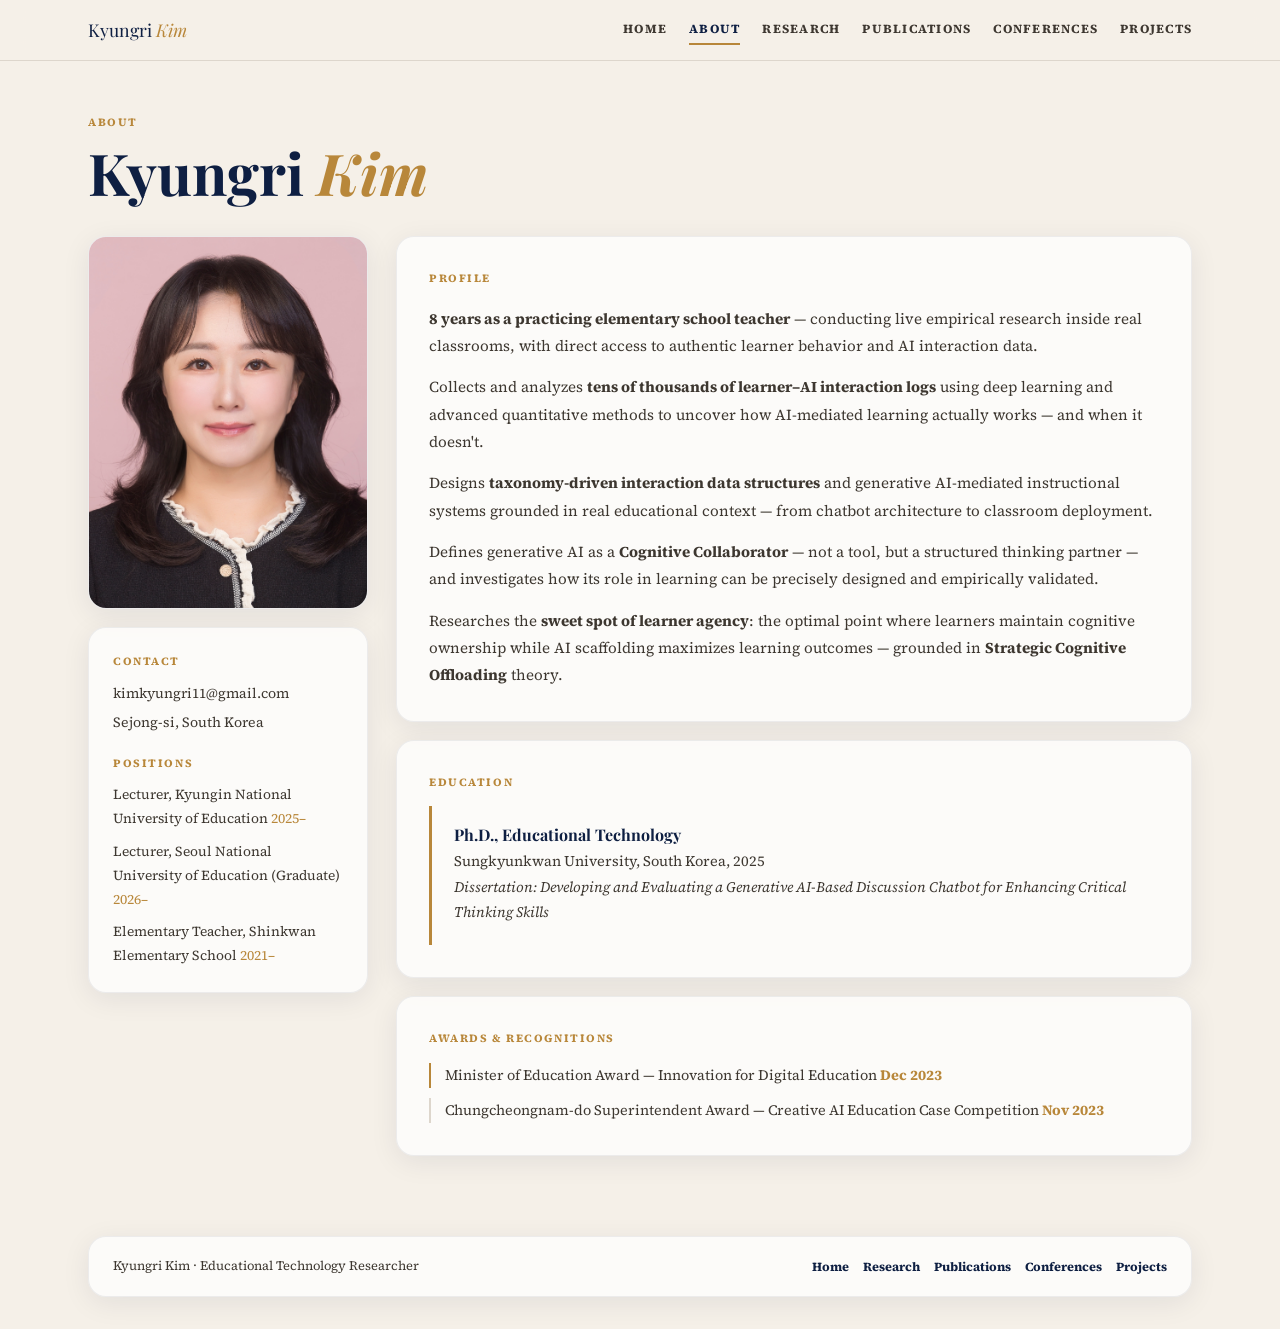
==== about.html @ 64a72a54 "Add files via upload" ====
<!DOCTYPE html>
<html lang="en">
<head>
<meta charset="UTF-8">
<meta name="viewport" content="width=device-width,initial-scale=1">
<title>About | Kyungri Kim</title>
<link rel="stylesheet" href="style.css">
</head>
<body>
<nav class="nav"><div class="nav-i">
  <div class="brand">Kyungri <em>Kim</em></div>
  <div class="lks">
    <a href="index.html">Home</a>
    <a href="about.html" class="on">About</a>
    <a href="research.html">Research</a>
    <a href="publications.html">Publications</a>
    <a href="conferences.html">Conferences</a>
    <a href="projects.html">Projects</a>
  </div>
</div></nav>

<main class="w">
  <div class="ph0"><div class="kk">About</div><h1>Kyungri <em>Kim</em></h1></div>

  <div style="display:grid;grid-template-columns:280px 1fr;gap:28px;align-items:start">

    <!-- LEFT: photo + contact -->
    <div style="display:grid;gap:18px">
      <div class="c" style="overflow:hidden;border-radius:var(--r)">
        <img src="assets/profile.jpg" alt="Kyungri Kim" style="width:100%;display:block">
      </div>
      <div class="c" style="padding:24px">
        <div class="kk">Contact</div>
        <p class="mu" style="margin-top:10px;font-size:.88rem">kimkyungri11@gmail.com</p>
        <p class="mu" style="font-size:.88rem;margin-top:4px">Sejong-si, South Korea</p>
        <div class="kk" style="margin-top:18px">Positions</div>
        <ul style="list-style:none;margin-top:10px;display:grid;gap:8px">
          <li style="font-size:.86rem;color:var(--mu)">Lecturer, Kyungin National University of Education <span style="color:var(--gd)">2025–</span></li>
          <li style="font-size:.86rem;color:var(--mu)">Lecturer, Seoul National University of Education (Graduate) <span style="color:var(--gd)">2026–</span></li>
          <li style="font-size:.86rem;color:var(--mu)">Elementary Teacher, Shinkwan Elementary School <span style="color:var(--gd)">2021–</span></li>
        </ul>
      </div>
    </div>

    <!-- RIGHT: bio + education + awards -->
    <div style="display:grid;gap:18px">
      <div class="c" style="padding:32px">
        <div class="kk">Profile</div>
        <div style="display:grid;gap:14px;margin-top:16px">
          <p class="mu"><strong>8 years as a practicing elementary school teacher</strong> — conducting live empirical research inside real classrooms, with direct access to authentic learner behavior and AI interaction data.</p>
          <p class="mu">Collects and analyzes <strong>tens of thousands of learner–AI interaction logs</strong> using deep learning and advanced quantitative methods to uncover how AI-mediated learning actually works — and when it doesn't.</p>
          <p class="mu">Designs <strong>taxonomy-driven interaction data structures</strong> and generative AI-mediated instructional systems grounded in real educational context — from chatbot architecture to classroom deployment.</p>
          <p class="mu">Defines generative AI as a <strong>Cognitive Collaborator</strong> — not a tool, but a structured thinking partner — and investigates how its role in learning can be precisely designed and empirically validated.</p>
          <p class="mu">Researches the <strong>sweet spot of learner agency</strong>: the optimal point where learners maintain cognitive ownership while AI scaffolding maximizes learning outcomes — grounded in <strong>Strategic Cognitive Offloading</strong> theory.</p>
        </div>
      </div>

      <div class="c" style="padding:32px">
        <div class="kk">Education</div>
        <div style="display:grid;gap:14px;margin-top:14px">
          <div class="layer">
            <h4>Ph.D., Educational Technology</h4>
            <p>Sungkyunkwan University, South Korea, 2025<br>
            <em>Dissertation: Developing and Evaluating a Generative AI-Based Discussion Chatbot for Enhancing Critical Thinking Skills</em></p>
          </div>
        </div>
      </div>

      <div class="c" style="padding:32px">
        <div class="kk">Awards & Recognitions</div>
        <ul style="list-style:none;display:grid;gap:10px;margin-top:14px">
          <li style="font-size:.9rem;color:var(--mu);padding-left:14px;border-left:2px solid var(--gd)">Minister of Education Award — Innovation for Digital Education <span style="color:var(--gd);font-weight:700">Dec 2023</span></li>
          <li style="font-size:.9rem;color:var(--mu);padding-left:14px;border-left:2px solid var(--ln)">Chungcheongnam-do Superintendent Award — Creative AI Education Case Competition <span style="color:var(--gd);font-weight:700">Nov 2023</span></li>
        </ul>
      </div>
    </div>
  </div>
</main>

<footer>
  <div class="c ft">
    <p>Kyungri Kim · Educational Technology Researcher</p>
    <div class="ftl">
      <a href="index.html">Home</a>
      <a href="research.html">Research</a>
      <a href="publications.html">Publications</a>
      <a href="conferences.html">Conferences</a>
      <a href="projects.html">Projects</a>
    </div>
  </div>
</footer>
</body>
</html>
---- style.css ----
@import url('https://fonts.googleapis.com/css2?family=Playfair+Display:ital,wght@0,700;1,400&family=Source+Serif+4:ital,opsz,wght@0,8..60,300;0,8..60,600;1,8..60,300&display=swap');
:root{--bg:#f5f0e8;--ink:#1a1814;--mu:#3d3730;--ln:#ddd6cc;--nv:#0e1f42;--nv2:#1a3060;--gd:#b8873a;--gd2:#d4a55a;--ca:rgba(255,255,255,.72);--r:18px;--mx:1160px;--sh:0 6px 28px rgba(14,31,66,.08)}
*{box-sizing:border-box;margin:0;padding:0}
body{font-family:'Source Serif 4',Georgia,serif;background:var(--bg);color:var(--ink);line-height:1.75}
img{max-width:100%;display:block}a{color:inherit;text-decoration:none}.nav{position:sticky;top:0;z-index:99;background:rgba(245,240,232,.9);backdrop-filter:blur(12px);border-bottom:1px solid var(--ln)}
.nav-i{max-width:var(--mx);margin:0 auto;padding:0 28px;height:60px;display:flex;align-items:center;justify-content:space-between}
.brand{font-family:'Playfair Display',serif;font-size:1.1rem;color:var(--nv)}
.brand em{color:var(--gd);font-style:italic}
.lks{display:flex;gap:22px}
.lks a{font-size:.78rem;font-weight:700;letter-spacing:.1em;text-transform:uppercase;color:var(--mu);padding:3px 0;border-bottom:2px solid transparent}
.lks a:hover,.lks a.on{color:var(--nv);border-color:var(--gd)}
.w{max-width:var(--mx);margin:0 auto;padding:52px 28px 80px}
.c{background:var(--ca);border:1px solid rgba(14,31,66,.07);border-radius:var(--r);box-shadow:var(--sh)}
.kk{font-size:.7rem;font-weight:700;letter-spacing:.14em;text-transform:uppercase;color:var(--gd);margin-bottom:8px}
h1,h2,h3,h4{font-family:'Playfair Display',serif;color:var(--nv);line-height:1.1}
h1{font-size:clamp(2.2rem,4.5vw,3.8rem)}h2{font-size:clamp(1.5rem,2.8vw,2.4rem)}h3{font-size:1.2rem}
h1 em,h2 em{color:var(--gd);font-style:italic}
.mu{color:var(--mu);font-size:.95rem;line-height:1.8}
.tg{display:inline-block;padding:4px 11px;border-radius:999px;background:rgba(14,31,66,.07);color:var(--nv);font-size:.73rem;font-weight:700;white-space:nowrap}
.tg.g{background:rgba(184,135,58,.12);color:var(--gd)}
.btn{display:inline-flex;align-items:center;height:42px;padding:0 20px;border-radius:999px;font-size:.86rem;font-weight:700}
.bd{background:var(--nv);color:#fff}.bd:hover{background:var(--nv2)}
.bo{border:1.5px solid rgba(14,31,66,.18);color:var(--nv)}.bo:hover{border-color:var(--nv)}
/* INDEX */
.hero{display:grid;grid-template-columns:1fr 400px;gap:24px;align-items:start}
.hc{padding:44px 40px}
.hn{font-size:.75rem;font-weight:700;letter-spacing:.13em;text-transform:uppercase;color:var(--gd);margin-bottom:16px;display:flex;align-items:center;gap:10px}
.hn::before{content:'';width:26px;height:1.5px;background:var(--gd)}
.hc h1{margin-bottom:20px}
.hs{font-size:1.05rem;color:var(--mu);margin-bottom:26px;max-width:520px}
.btns{display:flex;gap:10px;flex-wrap:wrap}
.ac{padding:28px 26px}
.ac h3{margin-bottom:10px;font-size:1.1rem}
.sr{display:grid;grid-template-columns:1fr 1fr;gap:10px;margin-top:6px}
.st{background:rgba(14,31,66,.05);border-radius:13px;padding:15px;text-align:center}
.sn{font-family:'Playfair Display',serif;font-size:1.9rem;color:var(--nv)}
.sn sub{font-size:.85rem;color:var(--gd)}
.sl{font-size:.7rem;text-transform:uppercase;letter-spacing:.07em;color:var(--mu);margin-top:4px;font-weight:600}
.bgs{display:flex;flex-wrap:wrap;gap:7px;margin-top:8px}
.focus{margin-top:26px;display:grid;grid-template-columns:repeat(5,1fr);gap:12px}
.fi{padding:18px 12px;text-align:center}
.fi .ico{font-size:1.4rem;margin-bottom:7px}
.fi p{font-size:.75rem;color:var(--mu);line-height:1.5}
.hgrid{display:grid;grid-template-columns:repeat(3,1fr);gap:18px;margin-top:18px}
.hcard{padding:26px;display:flex;flex-direction:column;gap:10px}
.hcard h3{font-size:1.1rem}.hcard .mu{flex:1}
/* RESEARCH */
.rh{display:grid;grid-template-columns:1.1fr .9fr;gap:24px;align-items:start}
.rhc{padding:40px}
.layers{display:grid;gap:14px;margin-top:6px}
.layer{padding:20px 22px;border-left:3px solid var(--gd)}
.layer h4{font-family:'Playfair Display',serif;color:var(--nv);font-size:1rem;margin-bottom:5px}
.layer p{font-size:.91rem;color:var(--mu)}
/* PUBS */
.pubs{display:grid;gap:16px}
.pub{padding:26px 28px}
.ph2{display:flex;align-items:flex-start;justify-content:space-between;gap:12px;flex-wrap:wrap;margin-bottom:8px}
.pub h3{font-size:1.1rem;flex:1}
/* CONFERENCES */
.cg{display:grid;grid-template-columns:repeat(3,1fr);gap:20px}
.cf{overflow:hidden}
.ct{padding:28px 24px;min-height:136px;display:flex;flex-direction:column;justify-content:flex-end;position:relative}
.ct::before{content:'';position:absolute;inset:0;background:repeating-linear-gradient(45deg,#fff 0,#fff 1px,transparent 0,transparent 50%) 0 0/10px 10px;opacity:.06}
.cyr{position:absolute;top:14px;right:18px;font-family:'Playfair Display',serif;font-size:3rem;color:rgba(255,255,255,.15);line-height:1}
.cv{font-size:.7rem;font-weight:700;letter-spacing:.13em;text-transform:uppercase;color:rgba(255,255,255,.65);margin-bottom:5px}
.ct h3{font-family:'Playfair Display',serif;color:#fff;font-size:1.05rem;line-height:1.25;position:relative}
.ca .ct{background:linear-gradient(145deg,#0e1f42,#1a3060)}
.ce .ct{background:linear-gradient(145deg,#5a2e04,#b8873a)}
.cc .ct{background:linear-gradient(145deg,#0a3428,#1a5c42)}
.cb{padding:20px 22px}
.cb p{font-size:.9rem;color:var(--mu);margin-bottom:10px}
.mt{font-size:.74rem;color:var(--mu);border-top:1px solid var(--ln);padding-top:9px;font-style:italic}
/* PROJECTS */
.pg{display:grid;gap:14px}
.pj{padding:24px 26px;display:grid;grid-template-columns:1fr auto;gap:12px;align-items:start}
.pj h3{font-size:1.05rem;margin:6px 0 5px}
.ps{display:inline-block;padding:4px 12px;border-radius:999px;font-size:.72rem;font-weight:700;background:rgba(14,31,66,.07);color:var(--nv);white-space:nowrap}
.ph0{margin-bottom:32px}
.ph0 h1{margin-top:8px;margin-bottom:12px}
.ph0 .mu{max-width:600px}
footer{max-width:var(--mx);margin:0 auto 32px;padding:0 28px}
.ft{padding:18px 24px;display:flex;align-items:center;justify-content:space-between;gap:14px}
.ft p{font-size:.8rem;color:var(--mu)}
.ftl{display:flex;gap:14px}.ftl a{font-size:.78rem;font-weight:700;color:var(--nv)}
/* HERO SPLIT */
.hero-split{display:grid;grid-template-columns:1fr 1fr;height:calc(100vh - 60px);overflow:hidden}
.hero-left{padding:0 56px 0 52px;display:flex;flex-direction:column;justify-content:center;gap:0;background:var(--bg);position:relative}
.hero-left::after{content:'';position:absolute;right:0;top:10%;height:80%;width:1px;background:linear-gradient(180deg,transparent,var(--gd),transparent)}
.hero-h1{font-family:'Playfair Display',serif;font-size:clamp(2.6rem,3.8vw,4.8rem);line-height:1.0;color:var(--nv);margin:18px 0 0;letter-spacing:-.01em}
.hero-h1 em{color:var(--gd);font-style:italic;display:block;margin-top:4px}
.hero-tagline{font-family:'Playfair Display',serif;font-size:1.05rem;color:var(--nv);font-style:italic;margin-top:20px;line-height:1.6;opacity:.75}
.hero-ids{display:flex;gap:28px;margin-top:24px;padding:20px 22px;background:rgba(14,31,66,.04);border-radius:14px;border:1px solid rgba(14,31,66,.07)}
.hero-id-item{display:flex;align-items:flex-start;gap:12px}
.hero-id-num{font-family:'Playfair Display',serif;font-size:2rem;color:var(--nv);line-height:1;white-space:nowrap;font-weight:700}
.hero-id-num sub{font-size:.8rem;color:var(--gd)}
.hero-id-label{font-size:.78rem;color:var(--mu);line-height:1.5;padding-top:4px}
.hero-p{font-size:.96rem;color:var(--mu);line-height:1.9;max-width:460px;margin-top:18px;border-left:2px solid var(--gd);padding-left:16px}
.hero-right{position:relative;overflow:hidden}
.hero-right img{width:100%;height:100%;object-fit:cover;object-position:top center;display:block;filter:saturate(1.08) contrast(1.02)}
.hero-right::before{content:'';position:absolute;inset:0;background:linear-gradient(90deg,rgba(245,240,232,.18) 0%,transparent 30%);z-index:1;pointer-events:none}
@media(max-width:960px){
  .hero-split{grid-template-columns:1fr;height:auto}
  .hero-left{padding:48px 24px 40px;order:1}
  .hero-left::after{display:none}
  .hero-right{height:70vw;order:0}
  .hero-h1{font-size:2.6rem}
}

@media(max-width:960px){.hero,.rh{grid-template-columns:1fr}.cg,.hgrid,.focus{grid-template-columns:1fr 1fr}.pj{grid-template-columns:1fr}.w{padding:36px 18px 60px}.hc{padding:32px 26px}}
@media(max-width:580px){.cg,.hgrid,.focus{grid-template-columns:1fr}.lks{gap:14px}}
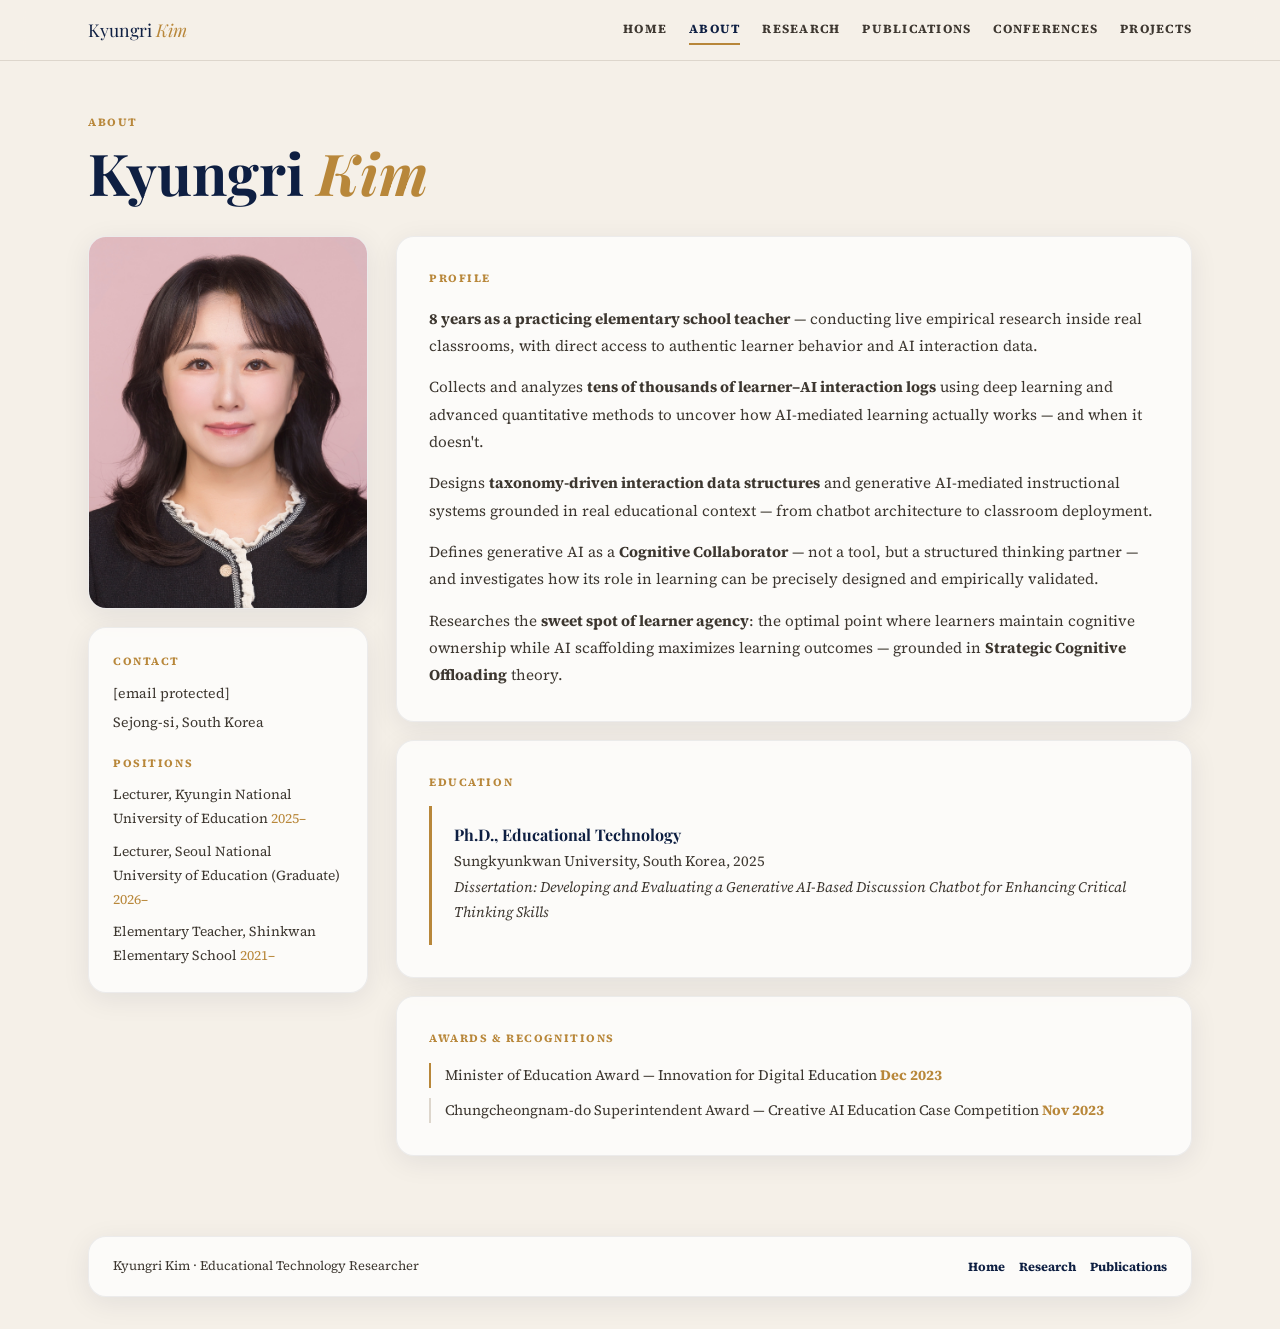
==== commit 83ddec77: "Add files via upload" ====
--- a/about.html
+++ b/about.html
@@ -31,7 +31,7 @@
       </div>
       <div class="c" style="padding:24px">
         <div class="kk">Contact</div>
-        <p class="mu" style="margin-top:10px;font-size:.88rem">kimkyungri11@gmail.com</p>
+        <p class="mu" style="margin-top:10px;font-size:.88rem"><a href="/cdn-cgi/l/email-protection" class="__cf_email__" data-cfemail="355e5c585e4c405b52475c0404755258545c591b565a58">[email&#160;protected]</a></p>
         <p class="mu" style="font-size:.88rem;margin-top:4px">Sejong-si, South Korea</p>
         <div class="kk" style="margin-top:18px">Positions</div>
         <ul style="list-style:none;margin-top:10px;display:grid;gap:8px">
@@ -84,10 +84,4 @@
       <a href="index.html">Home</a>
       <a href="research.html">Research</a>
       <a href="publications.html">Publications</a>
-      <a href="conferences.html">Conferences</a>
-      <a href="projects.html">Projects</a>
-    </div>
-  </div>
-</footer>
-</body>
-</html>
+      <a href
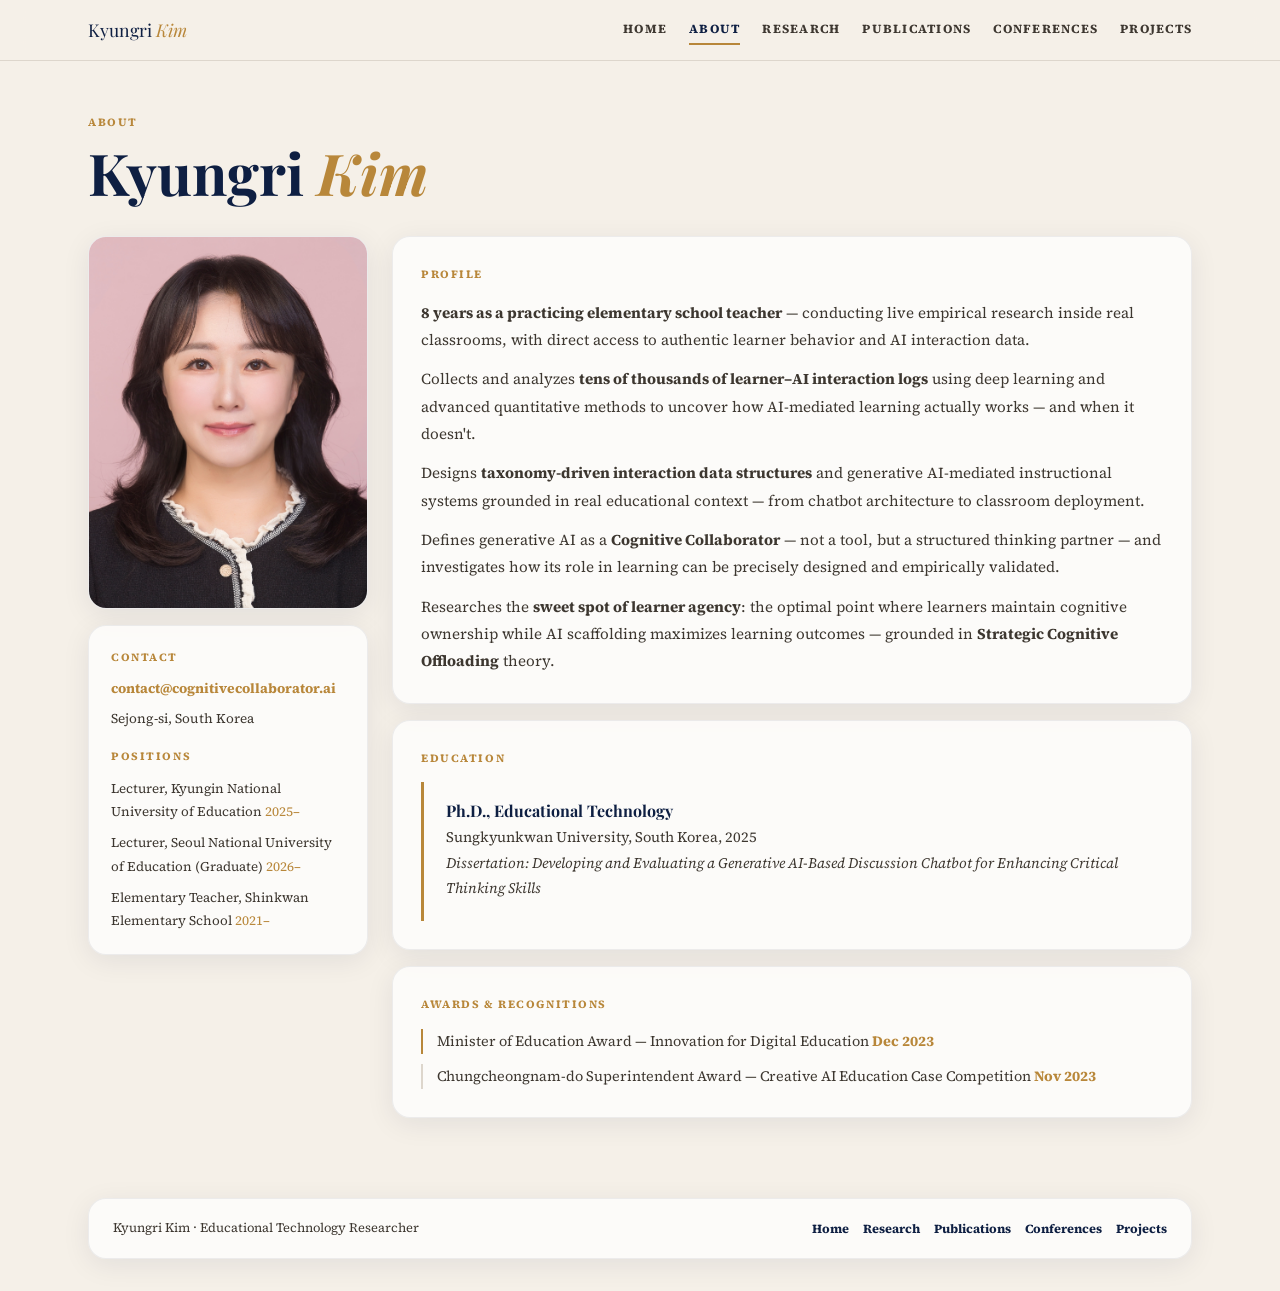
==== commit 39ed28a2: "Add files via upload" ====
--- a/about.html
+++ b/about.html
@@ -5,10 +5,24 @@
 <meta name="viewport" content="width=device-width,initial-scale=1">
 <title>About | Kyungri Kim</title>
 <link rel="stylesheet" href="style.css">
+<style>
+.about-wrap{display:grid;grid-template-columns:280px 1fr;gap:24px;align-items:start}
+.about-left{display:grid;gap:16px}
+.about-right{display:grid;gap:16px}
+@media(max-width:720px){
+  .about-wrap{grid-template-columns:1fr}
+  .about-left{grid-template-columns:1fr 1fr;display:grid}
+  .about-left .profile-img-wrap{grid-column:1/-1}
+}
+@media(max-width:480px){
+  .about-left{grid-template-columns:1fr}
+}
+</style>
 </head>
 <body>
 <nav class="nav"><div class="nav-i">
   <div class="brand">Kyungri <em>Kim</em></div>
+  <button class="ham" onclick="document.querySelector('.lks').classList.toggle('open')" aria-label="menu"><span></span><span></span><span></span></button>
   <div class="lks">
     <a href="index.html">Home</a>
     <a href="about.html" class="on">About</a>
@@ -22,31 +36,31 @@
 <main class="w">
   <div class="ph0"><div class="kk">About</div><h1>Kyungri <em>Kim</em></h1></div>
 
-  <div style="display:grid;grid-template-columns:280px 1fr;gap:28px;align-items:start">
+  <div class="about-wrap">
 
-    <!-- LEFT: photo + contact -->
-    <div style="display:grid;gap:18px">
-      <div class="c" style="overflow:hidden;border-radius:var(--r)">
+    <!-- LEFT -->
+    <div class="about-left">
+      <div class="profile-img-wrap c" style="overflow:hidden;border-radius:var(--r)">
         <img src="assets/profile.jpg" alt="Kyungri Kim" style="width:100%;display:block">
       </div>
-      <div class="c" style="padding:24px">
+      <div class="c" style="padding:22px">
         <div class="kk">Contact</div>
-        <p class="mu" style="margin-top:10px;font-size:.88rem"><a href="/cdn-cgi/l/email-protection" class="__cf_email__" data-cfemail="355e5c585e4c405b52475c0404755258545c591b565a58">[email&#160;protected]</a></p>
-        <p class="mu" style="font-size:.88rem;margin-top:4px">Sejong-si, South Korea</p>
-        <div class="kk" style="margin-top:18px">Positions</div>
+        <a href="mailto:contact@cognitivecollaborator.ai" style="display:block;margin-top:10px;font-size:.86rem;color:var(--gd);font-weight:700;word-break:break-all">contact@cognitivecollaborator.ai</a>
+        <p class="mu" style="font-size:.84rem;margin-top:6px">Sejong-si, South Korea</p>
+        <div class="kk" style="margin-top:16px">Positions</div>
         <ul style="list-style:none;margin-top:10px;display:grid;gap:8px">
-          <li style="font-size:.86rem;color:var(--mu)">Lecturer, Kyungin National University of Education <span style="color:var(--gd)">2025–</span></li>
-          <li style="font-size:.86rem;color:var(--mu)">Lecturer, Seoul National University of Education (Graduate) <span style="color:var(--gd)">2026–</span></li>
-          <li style="font-size:.86rem;color:var(--mu)">Elementary Teacher, Shinkwan Elementary School <span style="color:var(--gd)">2021–</span></li>
+          <li style="font-size:.83rem;color:var(--mu)">Lecturer, Kyungin National University of Education <span style="color:var(--gd)">2025–</span></li>
+          <li style="font-size:.83rem;color:var(--mu)">Lecturer, Seoul National University of Education (Graduate) <span style="color:var(--gd)">2026–</span></li>
+          <li style="font-size:.83rem;color:var(--mu)">Elementary Teacher, Shinkwan Elementary School <span style="color:var(--gd)">2021–</span></li>
         </ul>
       </div>
     </div>
 
-    <!-- RIGHT: bio + education + awards -->
-    <div style="display:grid;gap:18px">
-      <div class="c" style="padding:32px">
+    <!-- RIGHT -->
+    <div class="about-right">
+      <div class="c" style="padding:28px">
         <div class="kk">Profile</div>
-        <div style="display:grid;gap:14px;margin-top:16px">
+        <div style="display:grid;gap:12px;margin-top:14px">
           <p class="mu"><strong>8 years as a practicing elementary school teacher</strong> — conducting live empirical research inside real classrooms, with direct access to authentic learner behavior and AI interaction data.</p>
           <p class="mu">Collects and analyzes <strong>tens of thousands of learner–AI interaction logs</strong> using deep learning and advanced quantitative methods to uncover how AI-mediated learning actually works — and when it doesn't.</p>
           <p class="mu">Designs <strong>taxonomy-driven interaction data structures</strong> and generative AI-mediated instructional systems grounded in real educational context — from chatbot architecture to classroom deployment.</p>
@@ -55,9 +69,9 @@
         </div>
       </div>
 
-      <div class="c" style="padding:32px">
+      <div class="c" style="padding:28px">
         <div class="kk">Education</div>
-        <div style="display:grid;gap:14px;margin-top:14px">
+        <div style="margin-top:14px">
           <div class="layer">
             <h4>Ph.D., Educational Technology</h4>
             <p>Sungkyunkwan University, South Korea, 2025<br>
@@ -66,7 +80,7 @@
         </div>
       </div>
 
-      <div class="c" style="padding:32px">
+      <div class="c" style="padding:28px">
         <div class="kk">Awards & Recognitions</div>
         <ul style="list-style:none;display:grid;gap:10px;margin-top:14px">
           <li style="font-size:.9rem;color:var(--mu);padding-left:14px;border-left:2px solid var(--gd)">Minister of Education Award — Innovation for Digital Education <span style="color:var(--gd);font-weight:700">Dec 2023</span></li>
@@ -84,4 +98,10 @@
       <a href="index.html">Home</a>
       <a href="research.html">Research</a>
       <a href="publications.html">Publications</a>
-      <a href+      <a href="conferences.html">Conferences</a>
+      <a href="projects.html">Projects</a>
+    </div>
+  </div>
+</footer>
+</body>
+</html>
--- a/style.css
+++ b/style.css
@@ -108,3 +108,38 @@
 
 @media(max-width:960px){.hero,.rh{grid-template-columns:1fr}.cg,.hgrid,.focus{grid-template-columns:1fr 1fr}.pj{grid-template-columns:1fr}.w{padding:36px 18px 60px}.hc{padding:32px 26px}}
 @media(max-width:580px){.cg,.hgrid,.focus{grid-template-columns:1fr}.lks{gap:14px}}
+
+/* ── MOBILE GLOBAL ── */
+@media(max-width:768px){
+  .nav-i{padding:0 16px;height:54px}
+  .lks{gap:10px}.lks a{font-size:.68rem;letter-spacing:.06em}
+  .w{padding:28px 16px 52px}
+  .ph0 h1{font-size:2rem}
+  .rh,.cg{grid-template-columns:1fr}
+  .pj{grid-template-columns:1fr}
+  .pub{padding:20px}
+  .rhc{padding:24px}
+  .cb{padding:16px 18px}
+  .ct{padding:22px 18px;min-height:110px}
+  .cyr{font-size:2.2rem}
+  .about-grid{grid-template-columns:1fr}
+  .ft-wrap{flex-direction:column;align-items:flex-start;gap:12px;padding:16px}
+  .ftl2{flex-wrap:wrap;gap:10px}
+}
+@media(max-width:480px){
+  .ph0 h1{font-size:1.7rem}
+  .layer{padding:14px 16px}
+  .pj h3{font-size:.98rem}
+  .pub h3{font-size:1rem}
+}
+
+/* HAMBURGER - all pages */
+.ham{display:none;flex-direction:column;gap:5px;background:none;border:none;cursor:pointer;padding:6px}
+.ham span{display:block;width:22px;height:2px;background:var(--nv);border-radius:2px}
+@media(max-width:640px){
+  .ham{display:flex}
+  .lks{display:none;position:absolute;top:54px;left:0;right:0;background:rgba(245,240,232,.98);flex-direction:column;gap:0;padding:6px 0;border-bottom:1px solid var(--ln);z-index:199;backdrop-filter:blur(12px)}
+  .lks.open{display:flex}
+  .lks a{padding:13px 22px;font-size:.85rem;border-bottom:1px solid var(--ln);color:var(--nv)}
+  .nav-i{position:relative}
+}
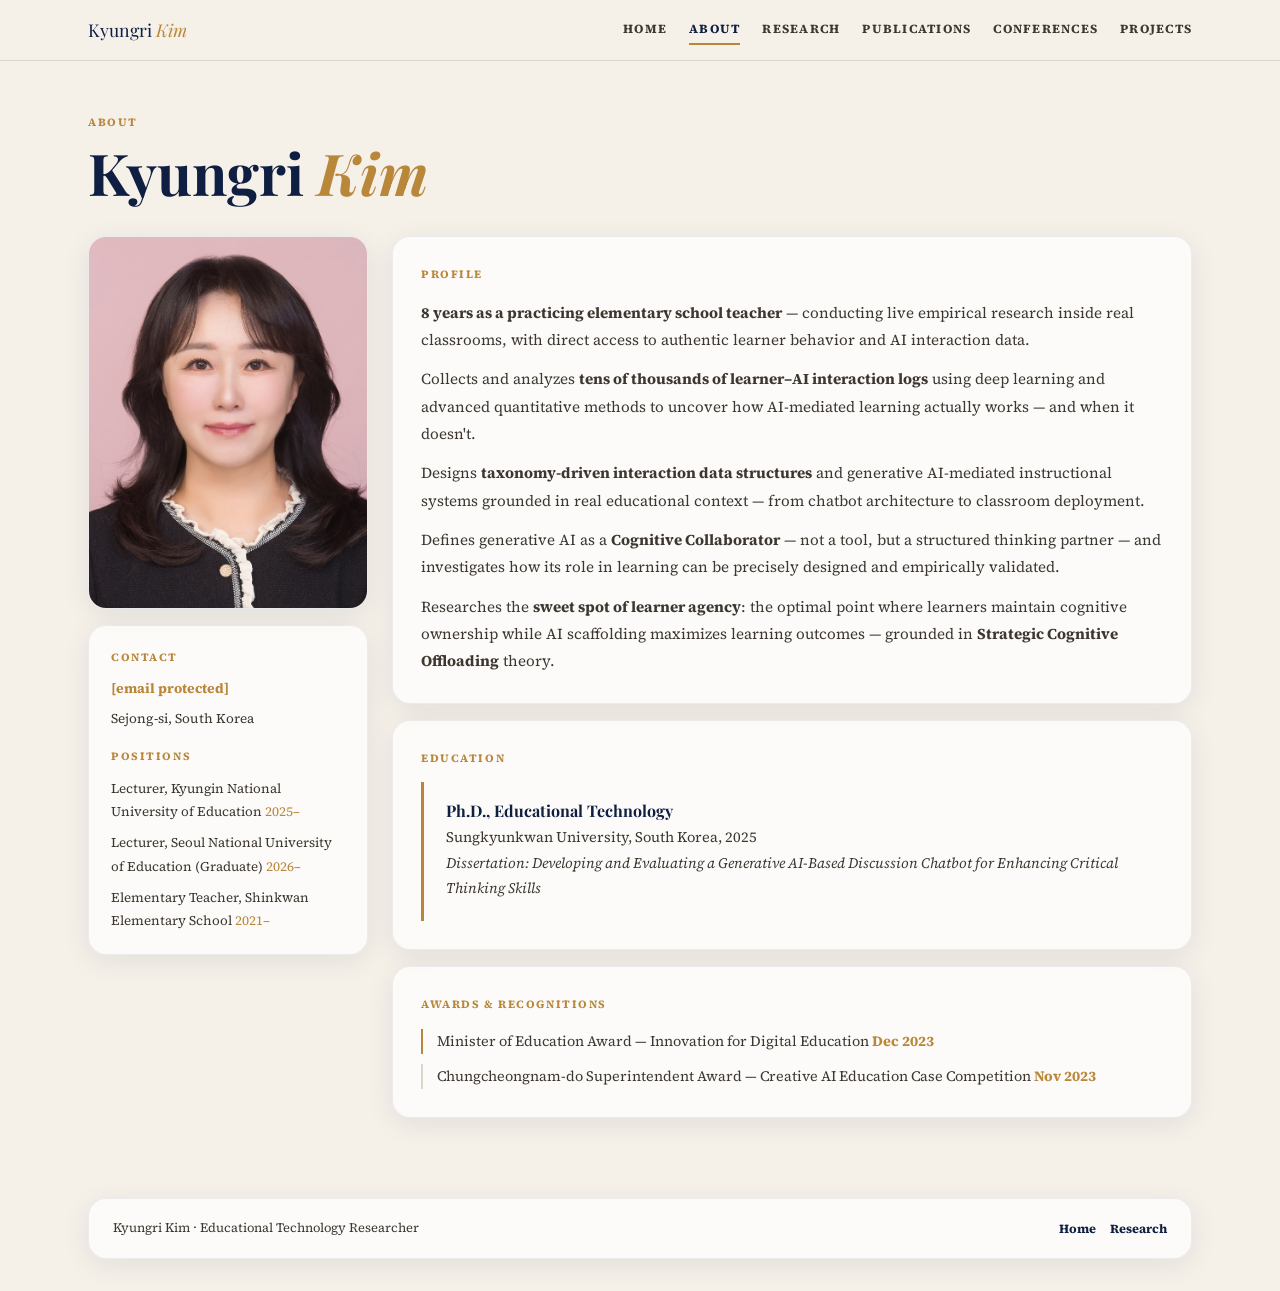
==== commit 68af451d: "Add files via upload" ====
--- a/about.html
+++ b/about.html
@@ -45,7 +45,7 @@
       </div>
       <div class="c" style="padding:22px">
         <div class="kk">Contact</div>
-        <a href="mailto:contact@cognitivecollaborator.ai" style="display:block;margin-top:10px;font-size:.86rem;color:var(--gd);font-weight:700;word-break:break-all">contact@cognitivecollaborator.ai</a>
+        <a href="/cdn-cgi/l/email-protection#563539382237352216353931383f223f203335393a3a373439243722392478373f" style="display:block;margin-top:10px;font-size:.86rem;color:var(--gd);font-weight:700;word-break:break-all"><span class="__cf_email__" data-cfemail="7b1814150f1a180f3b18141c15120f120d1e181417171a1914091a0f1409551a12">[email&#160;protected]</span></a>
         <p class="mu" style="font-size:.84rem;margin-top:6px">Sejong-si, South Korea</p>
         <div class="kk" style="margin-top:16px">Positions</div>
         <ul style="list-style:none;margin-top:10px;display:grid;gap:8px">
@@ -97,11 +97,4 @@
     <div class="ftl">
       <a href="index.html">Home</a>
       <a href="research.html">Research</a>
-      <a href="publications.html">Publications</a>
-      <a href="conferences.html">Conferences</a>
-      <a href="projects.html">Projects</a>
-    </div>
-  </div>
-</footer>
-</body>
-</html>
+      <a href="publications.
--- a/style.css
+++ b/style.css
@@ -143,3 +143,8 @@
   .lks a{padding:13px 22px;font-size:.85rem;border-bottom:1px solid var(--ln);color:var(--nv)}
   .nav-i{position:relative}
 }
+
+/* Research page mobile */
+@media(max-width:720px){
+  .research-top{grid-template-columns:1fr !important}
+}
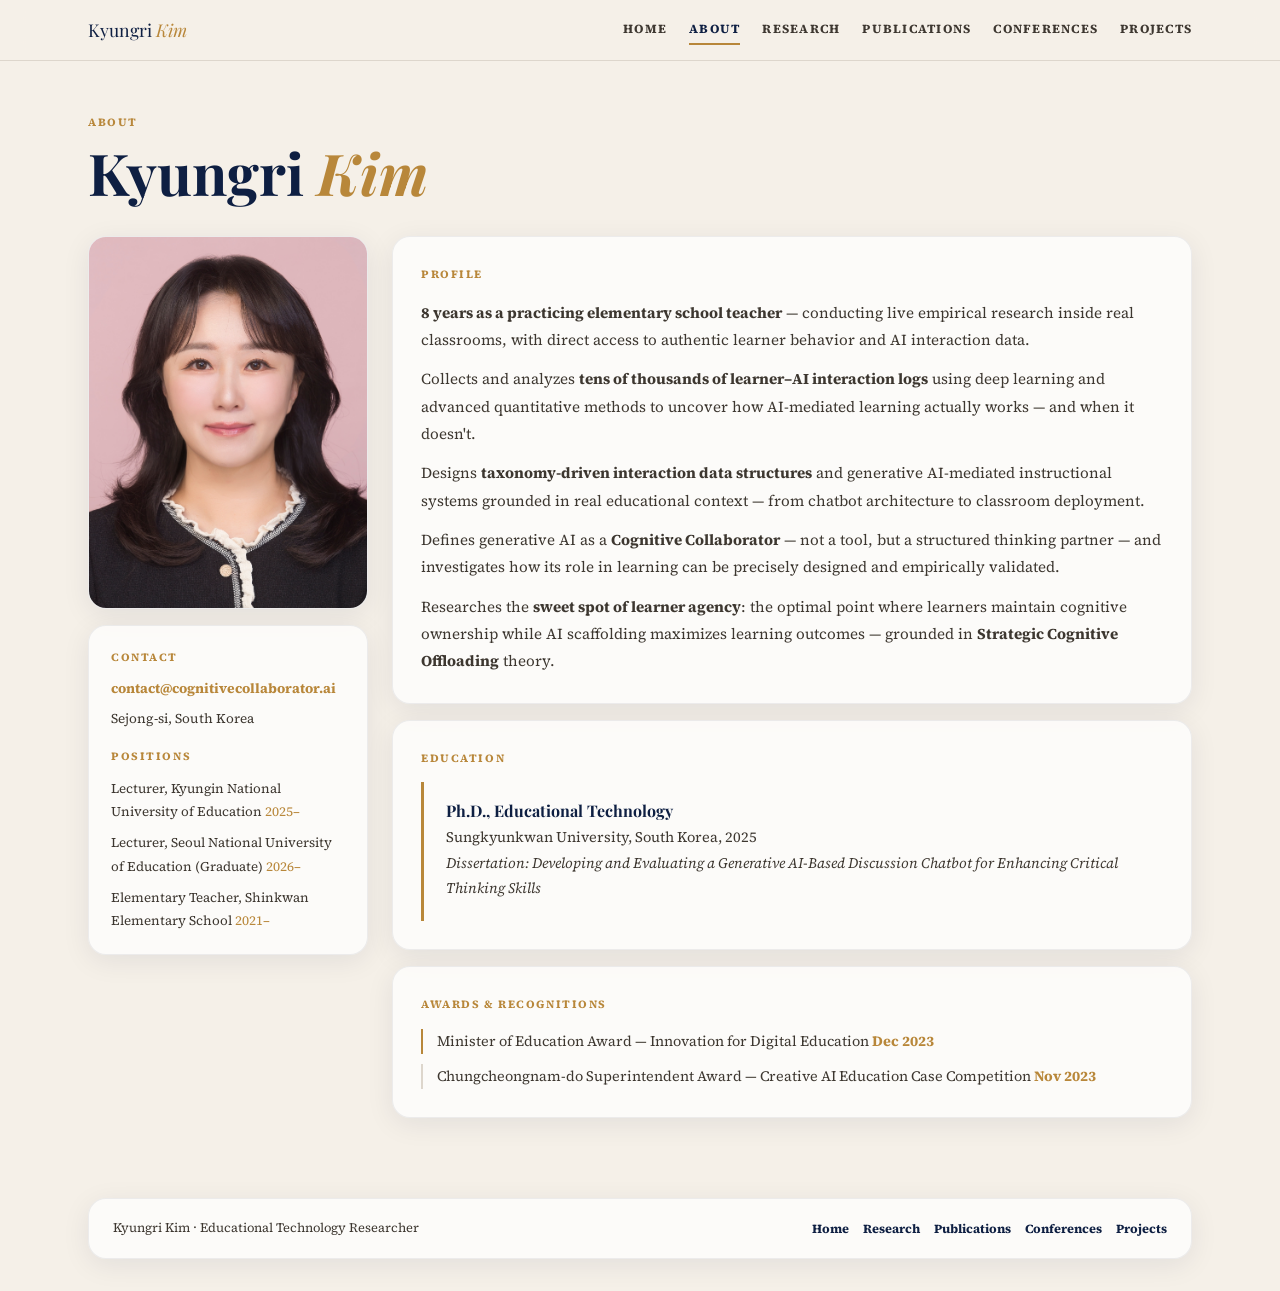
==== commit 988d1c0e: "Add files via upload" ====
--- a/about.html
+++ b/about.html
@@ -11,8 +11,7 @@
 .about-right{display:grid;gap:16px}
 @media(max-width:720px){
   .about-wrap{grid-template-columns:1fr}
-  .about-left{grid-template-columns:1fr 1fr;display:grid}
-  .about-left .profile-img-wrap{grid-column:1/-1}
+  .about-left{grid-template-columns:1fr}
 }
 @media(max-width:480px){
   .about-left{grid-template-columns:1fr}
@@ -45,7 +44,7 @@
       </div>
       <div class="c" style="padding:22px">
         <div class="kk">Contact</div>
-        <a href="/cdn-cgi/l/email-protection#563539382237352216353931383f223f203335393a3a373439243722392478373f" style="display:block;margin-top:10px;font-size:.86rem;color:var(--gd);font-weight:700;word-break:break-all"><span class="__cf_email__" data-cfemail="7b1814150f1a180f3b18141c15120f120d1e181417171a1914091a0f1409551a12">[email&#160;protected]</span></a>
+        <a href="mailto:contact@cognitivecollaborator.ai" style="display:block;margin-top:10px;font-size:.86rem;color:var(--gd);font-weight:700;word-break:break-all">contact@cognitivecollaborator.ai</a>
         <p class="mu" style="font-size:.84rem;margin-top:6px">Sejong-si, South Korea</p>
         <div class="kk" style="margin-top:16px">Positions</div>
         <ul style="list-style:none;margin-top:10px;display:grid;gap:8px">
@@ -97,4 +96,11 @@
     <div class="ftl">
       <a href="index.html">Home</a>
       <a href="research.html">Research</a>
-      <a href="publications.+      <a href="publications.html">Publications</a>
+      <a href="conferences.html">Conferences</a>
+      <a href="projects.html">Projects</a>
+    </div>
+  </div>
+</footer>
+</body>
+</html>
--- a/style.css
+++ b/style.css
@@ -79,9 +79,9 @@
 .ph0 h1{margin-top:8px;margin-bottom:12px}
 .ph0 .mu{max-width:600px}
 footer{max-width:var(--mx);margin:0 auto 32px;padding:0 28px}
-.ft{padding:18px 24px;display:flex;align-items:center;justify-content:space-between;gap:14px}
+.ft{padding:18px 24px;display:flex;align-items:center;justify-content:space-between;gap:14px;flex-wrap:wrap}
 .ft p{font-size:.8rem;color:var(--mu)}
-.ftl{display:flex;gap:14px}.ftl a{font-size:.78rem;font-weight:700;color:var(--nv)}
+.ftl{display:flex;gap:14px;flex-wrap:wrap}.ftl a{font-size:.78rem;font-weight:700;color:var(--nv)}
 /* HERO SPLIT */
 .hero-split{display:grid;grid-template-columns:1fr 1fr;height:calc(100vh - 60px);overflow:hidden}
 .hero-left{padding:0 56px 0 52px;display:flex;flex-direction:column;justify-content:center;gap:0;background:var(--bg);position:relative}
@@ -148,3 +148,15 @@
 @media(max-width:720px){
   .research-top{grid-template-columns:1fr !important}
 }
+
+/* Footer mobile fix */
+@media(max-width:640px){
+  .ft{flex-direction:column;align-items:flex-start;gap:12px}
+  .ftl{flex-wrap:wrap;gap:10px}
+  .ftl a{font-size:.8rem}
+}
+
+/* About contact card mobile */
+@media(max-width:720px){
+  .about-left .c a[href^="mailto"]{font-size:.82rem}
+}
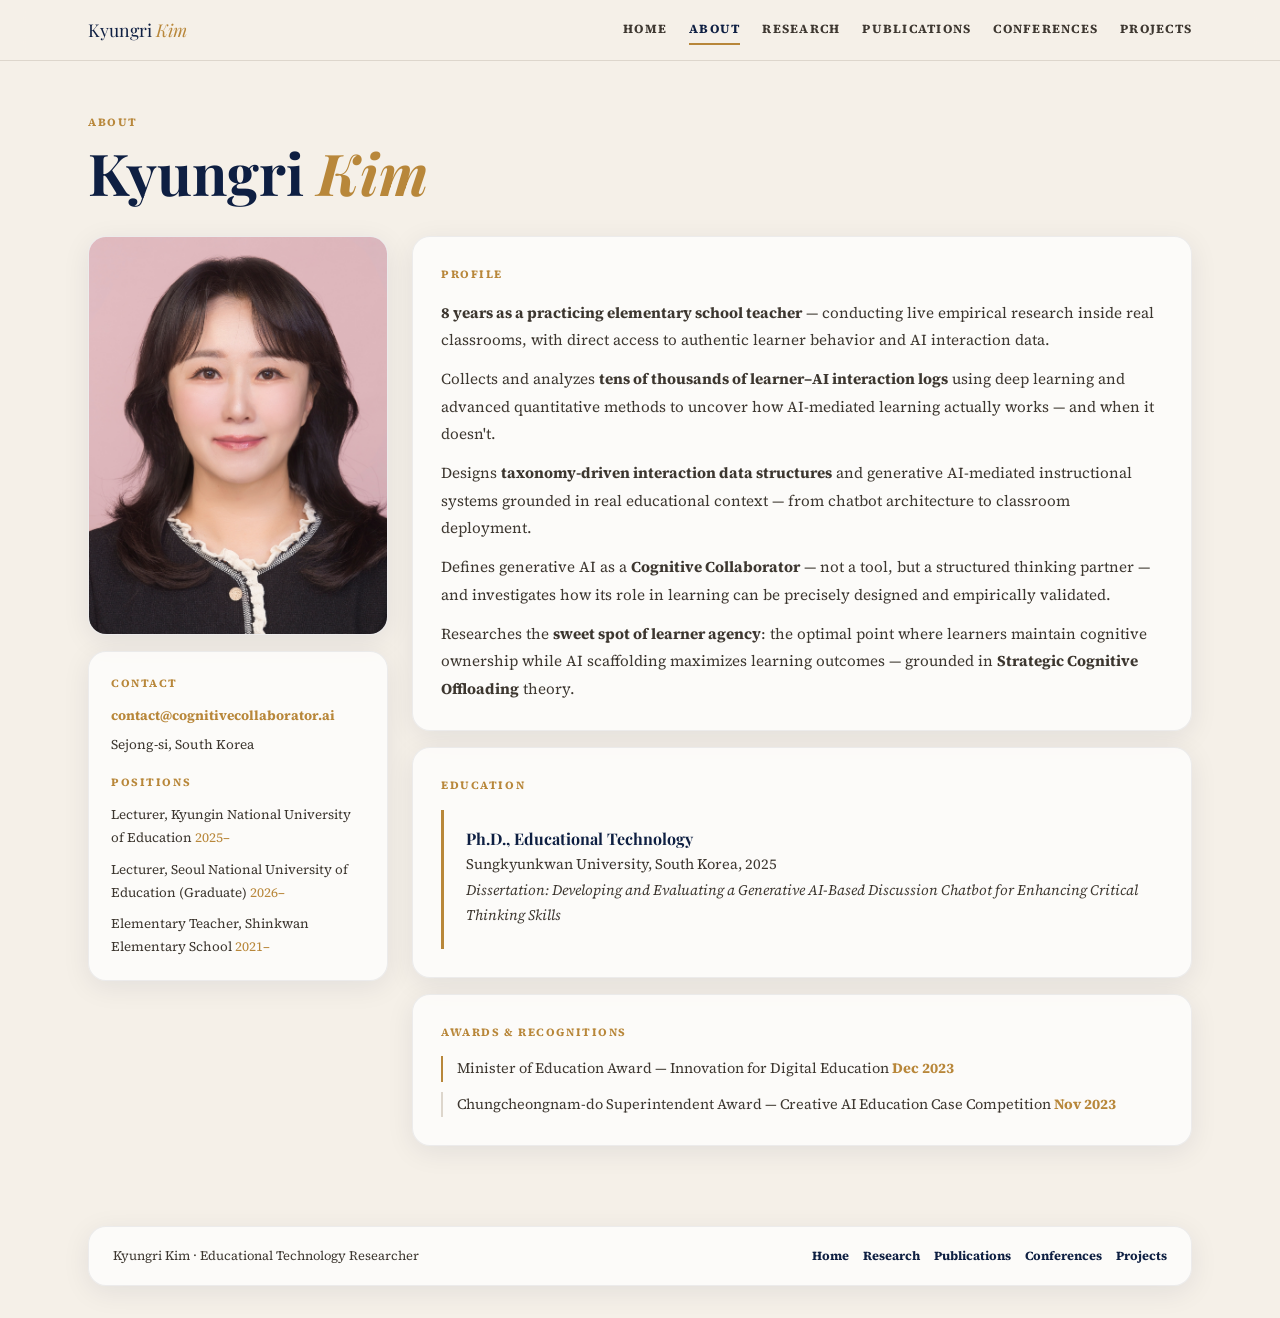
==== commit d70b28c9: "Add files via upload" ====
--- a/about.html
+++ b/about.html
@@ -6,9 +6,9 @@
 <title>About | Kyungri Kim</title>
 <link rel="stylesheet" href="style.css">
 <style>
-.about-wrap{display:grid;grid-template-columns:280px 1fr;gap:24px;align-items:start}
-.about-left{display:grid;gap:16px}
-.about-right{display:grid;gap:16px}
+.about-wrap{display:grid;grid-template-columns:300px 1fr;gap:24px;align-items:start}
+.about-left{display:grid;gap:16px;min-width:0}
+.about-right{display:grid;gap:16px;min-width:0}
 @media(max-width:720px){
   .about-wrap{grid-template-columns:1fr}
   .about-left{grid-template-columns:1fr}
@@ -44,7 +44,7 @@
       </div>
       <div class="c" style="padding:22px">
         <div class="kk">Contact</div>
-        <a href="mailto:contact@cognitivecollaborator.ai" style="display:block;margin-top:10px;font-size:.86rem;color:var(--gd);font-weight:700;word-break:break-all">contact@cognitivecollaborator.ai</a>
+        <a href="#" onclick="window.location='mai'+'lto:contact@cognitivecollaborator.ai';return false;" style="display:block;margin-top:10px;font-size:.84rem;color:var(--gd);font-weight:700;word-break:break-all;overflow-wrap:break-word">contact@cognitivecollaborator.ai</a>
         <p class="mu" style="font-size:.84rem;margin-top:6px">Sejong-si, South Korea</p>
         <div class="kk" style="margin-top:16px">Positions</div>
         <ul style="list-style:none;margin-top:10px;display:grid;gap:8px">
